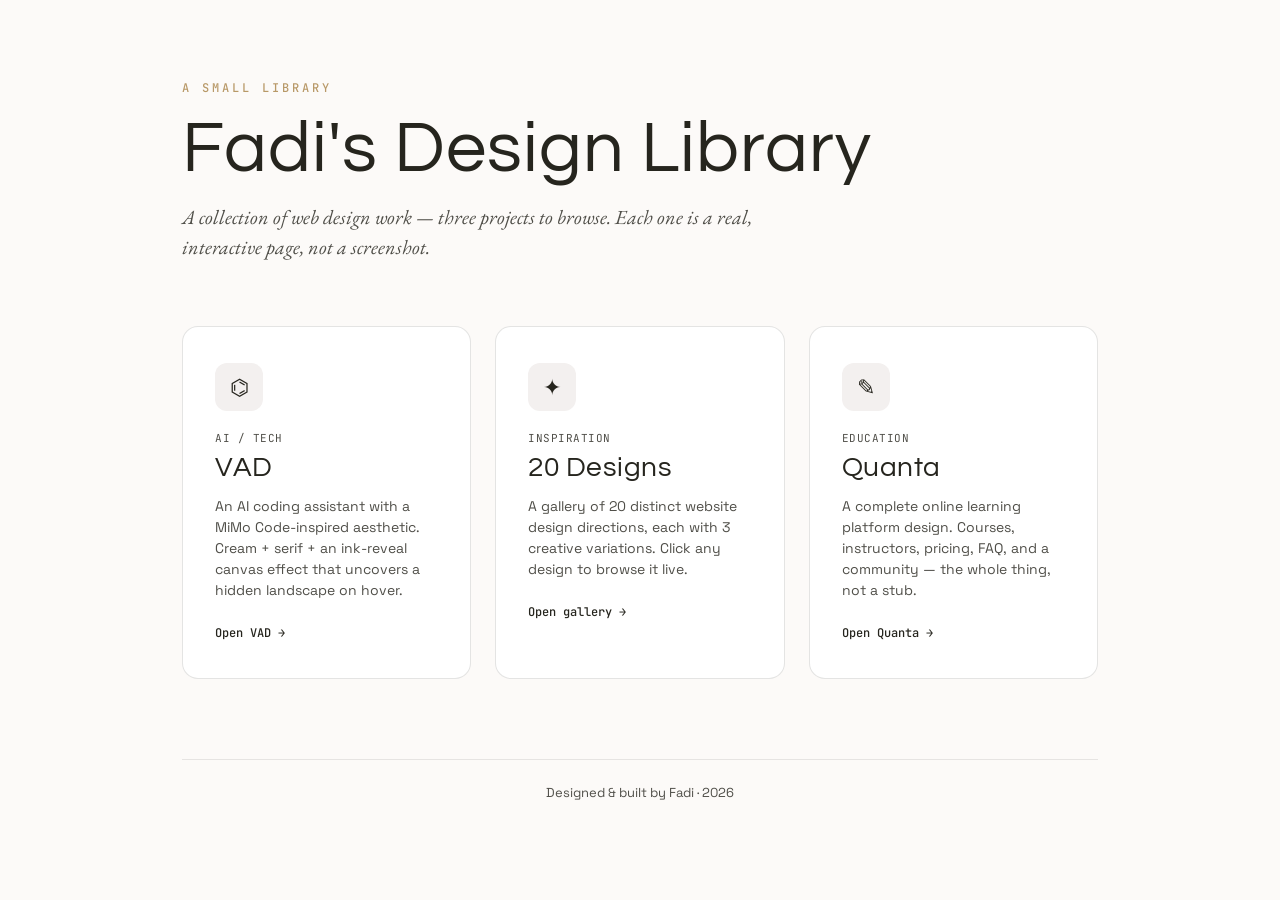
==== index.html @ f5448f31 "Deploy: design library (VAD, gallery, Quanta)" ====
<!DOCTYPE html>
<html lang="en">
<head>
  <meta charset="UTF-8" />
  <meta name="viewport" content="width=device-width, initial-scale=1.0" />
  <title>Fadi's Design Library</title>
  <link rel="preconnect" href="https://fonts.googleapis.com" />
  <link rel="preconnect" href="https://fonts.gstatic.com" crossorigin />
  <link href="https://fonts.googleapis.com/css2?family=Questrial&family=EB+Garamond:ital,wght@0,400;0,500;1,400&family=Space+Grotesk:wght@400;500;600;700&family=JetBrains+Mono:wght@400;500&display=swap" rel="stylesheet" />
  <style>
    * { box-sizing: border-box; }
    html, body { margin: 0; padding: 0; }
    body {
      font-family: 'Space Grotesk', sans-serif;
      background: #FCFAF8;
      color: #26251E;
      min-height: 100vh;
      -webkit-font-smoothing: antialiased;
    }
    .wrap {
      max-width: 980px; margin: 0 auto;
      padding: 80px 32px;
    }
    .eyebrow {
      font-family: 'JetBrains Mono', monospace;
      font-size: 12px; font-weight: 500; letter-spacing: 3px;
      text-transform: uppercase;
      color: #B89968;
      margin-bottom: 16px;
    }
    h1 {
      font-family: 'Questrial', sans-serif;
      font-size: clamp(40px, 6vw, 72px);
      font-weight: 400; letter-spacing: 1px;
      margin: 0 0 16px;
    }
    .lede {
      font-family: 'EB Garamond', serif;
      font-style: italic;
      font-size: 20px; line-height: 1.5;
      color: #504F49;
      max-width: 600px;
      margin: 0 0 64px;
    }
    .grid {
      display: grid;
      grid-template-columns: repeat(3, 1fr);
      gap: 24px;
    }
    @media (max-width: 800px) { .grid { grid-template-columns: 1fr; } }
    .card {
      display: block;
      padding: 36px 32px;
      background: #fff;
      border: 1px solid rgba(38, 37, 30, 0.12);
      border-radius: 16px;
      text-decoration: none;
      color: inherit;
      transition: all 280ms cubic-bezier(0.2, 0.7, 0.2, 1);
    }
    .card:hover {
      transform: translateY(-4px);
      border-color: #26251E;
      box-shadow: 0 12px 32px rgba(38, 37, 30, 0.08);
    }
    .card__icon {
      width: 48px; height: 48px;
      background: #F3F0EF;
      border-radius: 12px;
      display: flex; align-items: center; justify-content: center;
      font-size: 22px;
      margin-bottom: 20px;
    }
    .card__cat {
      font-family: 'JetBrains Mono', monospace;
      font-size: 11px; letter-spacing: 0.5px;
      text-transform: uppercase;
      color: #504F49;
      margin-bottom: 8px;
    }
    .card__title {
      font-family: 'Questrial', sans-serif;
      font-size: 28px; font-weight: 500;
      letter-spacing: 0.5px;
      margin-bottom: 8px;
    }
    .card__desc {
      font-size: 14px; line-height: 1.5;
      color: #504F49;
      margin-bottom: 20px;
    }
    .card__arrow {
      display: inline-block;
      font-family: 'JetBrains Mono', monospace;
      font-size: 12px;
      color: #26251E;
      font-weight: 500;
    }
    .foot {
      margin-top: 80px;
      padding-top: 24px;
      border-top: 1px solid rgba(38, 37, 30, 0.1);
      font-size: 13px;
      color: #504F49;
      text-align: center;
    }
  </style>
</head>
<body>
  <div class="wrap">
    <div class="eyebrow">A small library</div>
    <h1>Fadi's Design Library</h1>
    <p class="lede">A collection of web design work — three projects to browse. Each one is a real, interactive page, not a screenshot.</p>

    <div class="grid">
      <a class="card" href="./vad/">
        <div class="card__icon">⌬</div>
        <div class="card__cat">AI / Tech</div>
        <div class="card__title">VAD</div>
        <p class="card__desc">An AI coding assistant with a MiMo Code-inspired aesthetic. Cream + serif + an ink-reveal canvas effect that uncovers a hidden landscape on hover.</p>
        <span class="card__arrow">Open VAD →</span>
      </a>

      <a class="card" href="./gallery/">
        <div class="card__icon">✦</div>
        <div class="card__cat">Inspiration</div>
        <div class="card__title">20 Designs</div>
        <p class="card__desc">A gallery of 20 distinct website design directions, each with 3 creative variations. Click any design to browse it live.</p>
        <span class="card__arrow">Open gallery →</span>
      </a>

      <a class="card" href="./gallery/quanta.html">
        <div class="card__icon">✎</div>
        <div class="card__cat">Education</div>
        <div class="card__title">Quanta</div>
        <p class="card__desc">A complete online learning platform design. Courses, instructors, pricing, FAQ, and a community — the whole thing, not a stub.</p>
        <span class="card__arrow">Open Quanta →</span>
      </a>
    </div>

    <div class="foot">Designed &amp; built by Fadi · 2026</div>
  </div>
</body>
</html>
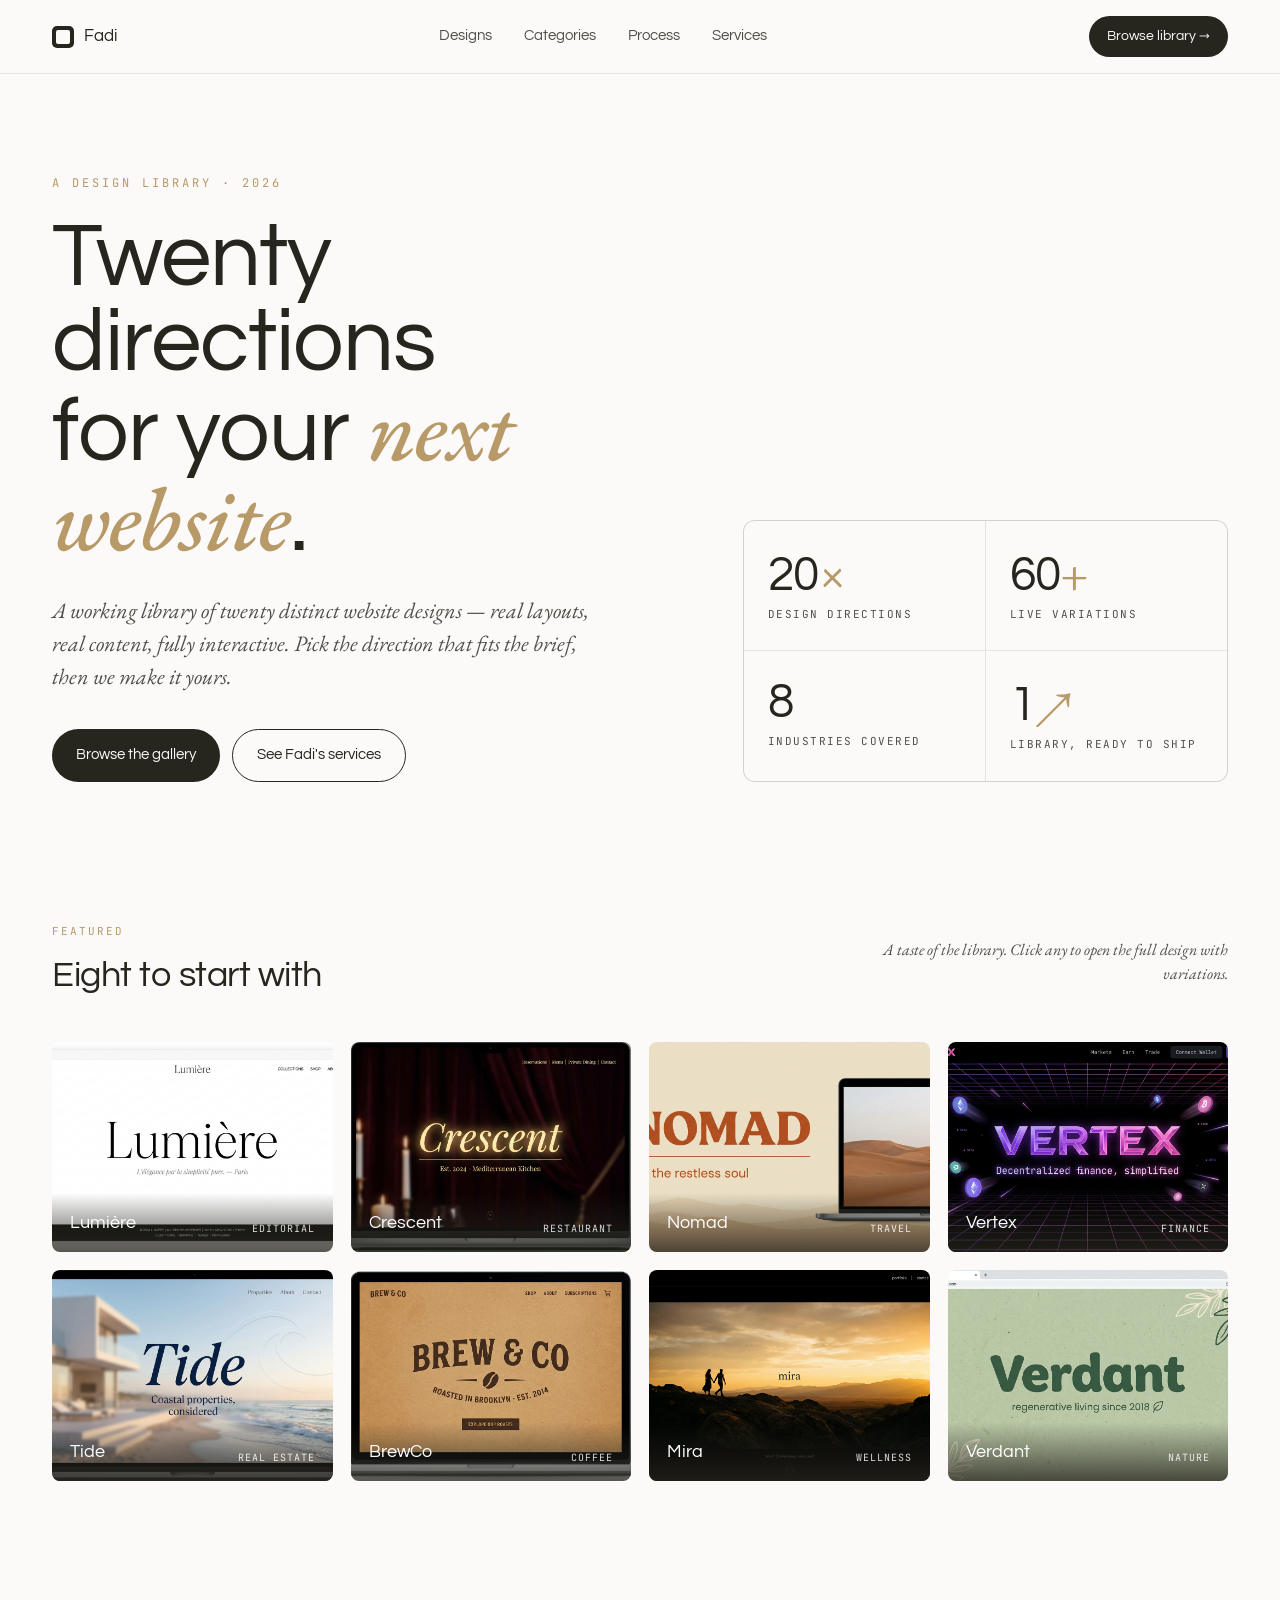
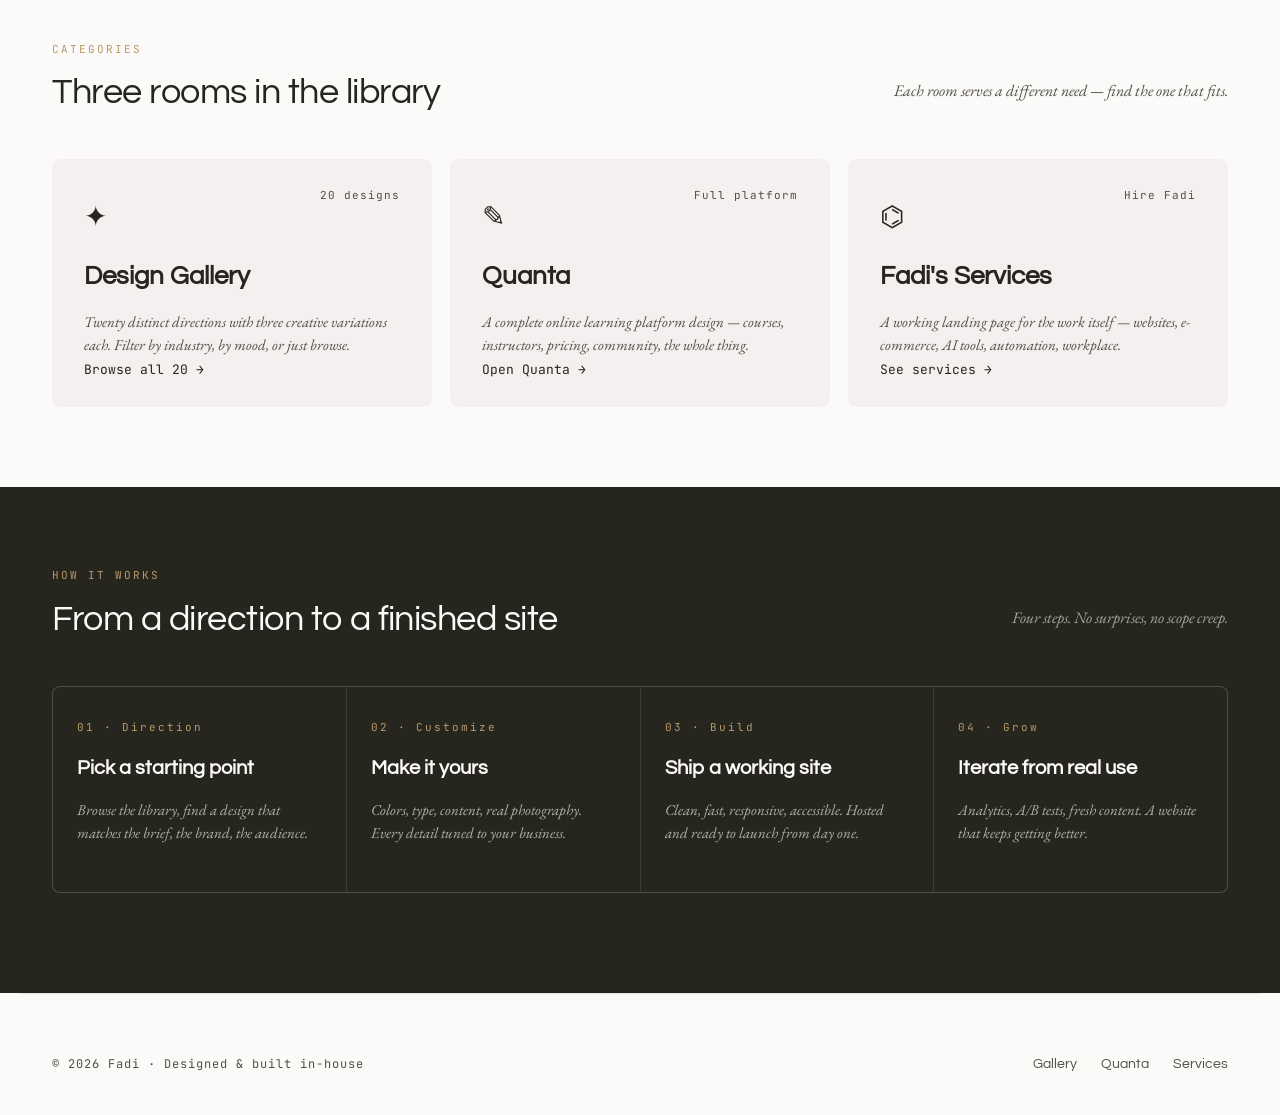
==== commit 08c2fe89: "Library: upgrade landing page, add OG meta + favicon + 404 page" ====
--- a/index.html
+++ b/index.html
@@ -3,142 +3,600 @@
 <head>
   <meta charset="UTF-8" />
   <meta name="viewport" content="width=device-width, initial-scale=1.0" />
-  <title>Fadi's Design Library</title>
+  <title>Fadi's Design Library — 20 creative website directions</title>
+  <meta name="description" content="A working design library: 20 distinct website design directions, each with live variations, real content, and full industry-specific UX. Built by Fadi." />
+
+  <!-- Open Graph -->
+  <meta property="og:type" content="website" />
+  <meta property="og:title" content="Fadi's Design Library — 20 creative website directions" />
+  <meta property="og:description" content="20 working website designs, each with live variations, real content, and full industry-specific UX. Browse, click, explore." />
+  <meta property="og:image" content="https://fadi47at.github.io/test/og-cover.png" />
+  <meta property="og:url" content="https://fadi47at.github.io/test/" />
+
+  <!-- Twitter -->
+  <meta name="twitter:card" content="summary_large_image" />
+  <meta name="twitter:title" content="Fadi's Design Library" />
+  <meta name="twitter:description" content="20 working website designs, each with live variations and real content." />
+  <meta name="twitter:image" content="https://fadi47at.github.io/test/og-cover.png" />
+
+  <!-- Favicon (inline SVG) -->
+  <link rel="icon" href="data:image/svg+xml,%3Csvg xmlns='http://www.w3.org/2000/svg' viewBox='0 0 32 32'%3E%3Crect width='32' height='32' rx='6' fill='%2326251E'/%3E%3Crect x='8' y='8' width='16' height='16' rx='2' fill='%23FCFAF8'/%3E%3C/svg%3E" />
+
   <link rel="preconnect" href="https://fonts.googleapis.com" />
   <link rel="preconnect" href="https://fonts.gstatic.com" crossorigin />
-  <link href="https://fonts.googleapis.com/css2?family=Questrial&family=EB+Garamond:ital,wght@0,400;0,500;1,400&family=Space+Grotesk:wght@400;500;600;700&family=JetBrains+Mono:wght@400;500&display=swap" rel="stylesheet" />
+  <link href="https://fonts.googleapis.com/css2?family=Questrial&family=EB+Garamond:ital,wght@0,400;0,500;1,400;1,500&family=Space+Grotesk:wght@400;500;600;700&family=JetBrains+Mono:wght@400;500&display=swap" rel="stylesheet" />
+
   <style>
+    :root {
+      --bg: #FCFAF8;
+      --ink: #26251E;
+      --ink-soft: #504F49;
+      --border: rgba(38, 37, 30, 0.1);
+      --accent: #B89968;
+      --chip: #F3F0EF;
+    }
     * { box-sizing: border-box; }
     html, body { margin: 0; padding: 0; }
     body {
       font-family: 'Space Grotesk', sans-serif;
-      background: #FCFAF8;
-      color: #26251E;
-      min-height: 100vh;
+      background: var(--bg);
+      color: var(--ink);
       -webkit-font-smoothing: antialiased;
-    }
-    .wrap {
-      max-width: 980px; margin: 0 auto;
-      padding: 80px 32px;
-    }
-    .eyebrow {
-      font-family: 'JetBrains Mono', monospace;
-      font-size: 12px; font-weight: 500; letter-spacing: 3px;
+      line-height: 1.5;
+    }
+    a { color: inherit; text-decoration: none; }
+
+    /* =========================================================
+       Top bar
+       ========================================================= */
+    .topbar {
+      position: sticky; top: 0; z-index: 50;
+      backdrop-filter: blur(12px);
+      -webkit-backdrop-filter: blur(12px);
+      background: rgba(252, 250, 248, 0.85);
+      border-bottom: 1px solid var(--border);
+    }
+    .topbar__inner {
+      max-width: 1240px; margin: 0 auto;
+      padding: 16px 32px;
+      display: flex; align-items: center; justify-content: space-between;
+    }
+    .brand {
+      display: inline-flex; align-items: center; gap: 10px;
+      font-family: 'Questrial', sans-serif;
+      font-size: 17px; font-weight: 500;
+    }
+    .brand__mark {
+      width: 22px; height: 22px;
+      background: var(--ink);
+      border-radius: 5px;
+      position: relative;
+    }
+    .brand__mark::after {
+      content: ""; position: absolute; inset: 4px;
+      background: var(--bg); border-radius: 2px;
+    }
+    .topbar__nav { display: inline-flex; gap: 4px; }
+    .topbar__nav a {
+      padding: 8px 14px;
+      font-family: 'Questrial', sans-serif;
+      font-size: 15px;
+      color: var(--ink-soft);
+      transition: color 200ms ease;
+    }
+    .topbar__nav a:hover { color: var(--ink); }
+    .topbar__cta {
+      padding: 10px 18px;
+      background: var(--ink);
+      color: var(--bg);
+      font-family: 'Questrial', sans-serif;
+      font-size: 14px;
+      border-radius: 100px;
+      transition: transform 200ms ease;
+    }
+    .topbar__cta:hover { transform: translateY(-1px); }
+
+    /* =========================================================
+       Hero
+       ========================================================= */
+    .hero {
+      max-width: 1240px; margin: 0 auto;
+      padding: 100px 32px 60px;
+      display: grid;
+      grid-template-columns: 1.3fr 1fr;
+      gap: 60px;
+      align-items: end;
+    }
+    .hero__eyebrow {
+      font-family: 'JetBrains Mono', monospace;
+      font-size: 12px; letter-spacing: 3px;
       text-transform: uppercase;
-      color: #B89968;
-      margin-bottom: 16px;
-    }
-    h1 {
-      font-family: 'Questrial', sans-serif;
-      font-size: clamp(40px, 6vw, 72px);
-      font-weight: 400; letter-spacing: 1px;
-      margin: 0 0 16px;
-    }
-    .lede {
+      color: var(--accent);
+      margin-bottom: 24px;
+    }
+    .hero__title {
+      font-family: 'Questrial', sans-serif;
+      font-size: clamp(48px, 7vw, 92px);
+      font-weight: 400; line-height: 0.95;
+      letter-spacing: -1px;
+      margin: 0 0 28px;
+    }
+    .hero__title em {
       font-family: 'EB Garamond', serif;
       font-style: italic;
-      font-size: 20px; line-height: 1.5;
-      color: #504F49;
-      max-width: 600px;
-      margin: 0 0 64px;
-    }
-    .grid {
+      font-weight: 500;
+      color: var(--accent);
+    }
+    .hero__lede {
+      font-family: 'EB Garamond', serif;
+      font-style: italic;
+      font-size: 22px; line-height: 1.5;
+      color: var(--ink-soft);
+      max-width: 540px;
+      margin: 0 0 36px;
+    }
+    .hero__actions { display: flex; gap: 12px; flex-wrap: wrap; }
+    .btn {
+      display: inline-flex; align-items: center; justify-content: center;
+      padding: 14px 24px;
+      font-family: 'Questrial', sans-serif;
+      font-size: 15px;
+      border-radius: 100px;
+      transition: transform 200ms ease, background 200ms ease, color 200ms ease;
+    }
+    .btn--primary { background: var(--ink); color: var(--bg); }
+    .btn--primary:hover { transform: translateY(-2px); background: #3a3933; }
+    .btn--ghost {
+      border: 1px solid var(--ink);
+      color: var(--ink);
+    }
+    .btn--ghost:hover { background: var(--ink); color: var(--bg); }
+
+    /* Stats panel (right side) */
+    .hero__stats {
+      display: grid;
+      grid-template-columns: 1fr 1fr;
+      gap: 1px;
+      background: var(--border);
+      border: 1px solid var(--border);
+      border-radius: 12px;
+      overflow: hidden;
+    }
+    .stat {
+      background: var(--bg);
+      padding: 28px 24px;
+    }
+    .stat__num {
+      font-family: 'Questrial', sans-serif;
+      font-size: 48px; font-weight: 400;
+      letter-spacing: -1px;
+      line-height: 1;
+      margin-bottom: 6px;
+    }
+    .stat__num em { font-family: 'EB Garamond', serif; font-style: italic; color: var(--accent); }
+    .stat__label {
+      font-family: 'JetBrains Mono', monospace;
+      font-size: 11px; letter-spacing: 1.5px;
+      text-transform: uppercase;
+      color: var(--ink-soft);
+    }
+
+    /* =========================================================
+       Featured Designs grid
+       ========================================================= */
+    .section {
+      max-width: 1240px; margin: 0 auto;
+      padding: 80px 32px;
+    }
+    .section__head {
+      display: flex; align-items: end; justify-content: space-between;
+      margin-bottom: 40px; gap: 24px;
+      flex-wrap: wrap;
+    }
+    .section__eyebrow {
+      font-family: 'JetBrains Mono', monospace;
+      font-size: 11px; letter-spacing: 2px;
+      text-transform: uppercase;
+      color: var(--accent);
+      margin-bottom: 8px;
+    }
+    .section__title {
+      font-family: 'Questrial', sans-serif;
+      font-size: 36px; font-weight: 400;
+      margin: 0;
+      letter-spacing: -0.5px;
+    }
+    .section__sub {
+      font-family: 'EB Garamond', serif;
+      font-style: italic;
+      color: var(--ink-soft);
+      max-width: 360px;
+      text-align: right;
+    }
+
+    .featured {
+      display: grid;
+      grid-template-columns: repeat(4, 1fr);
+      gap: 18px;
+    }
+    .featured__card {
+      position: relative;
+      display: block;
+      border-radius: 8px;
+      overflow: hidden;
+      background: var(--chip);
+      aspect-ratio: 4 / 3;
+      transition: transform 300ms ease, box-shadow 300ms ease;
+    }
+    .featured__card:hover {
+      transform: translateY(-4px);
+      box-shadow: 0 20px 40px rgba(38, 37, 30, 0.12);
+    }
+    .featured__img {
+      width: 100%; height: 100%;
+      object-fit: cover;
+      display: block;
+      transition: transform 600ms cubic-bezier(0.2, 0.7, 0.2, 1);
+    }
+    .featured__card:hover .featured__img { transform: scale(1.04); }
+    .featured__meta {
+      position: absolute;
+      left: 0; right: 0; bottom: 0;
+      padding: 16px 18px;
+      background: linear-gradient(180deg, transparent, rgba(38,37,30,0.78));
+      color: #fff;
+      display: flex; align-items: end; justify-content: space-between;
+    }
+    .featured__name {
+      font-family: 'Questrial', sans-serif;
+      font-size: 18px;
+    }
+    .featured__cat {
+      font-family: 'JetBrains Mono', monospace;
+      font-size: 10px; letter-spacing: 1px;
+      text-transform: uppercase;
+      opacity: 0.85;
+    }
+
+    /* =========================================================
+       Categories
+       ========================================================= */
+    .cats {
       display: grid;
       grid-template-columns: repeat(3, 1fr);
-      gap: 24px;
-    }
-    @media (max-width: 800px) { .grid { grid-template-columns: 1fr; } }
-    .card {
+      gap: 18px;
+    }
+    .cat {
+      position: relative;
       display: block;
       padding: 36px 32px;
-      background: #fff;
-      border: 1px solid rgba(38, 37, 30, 0.12);
-      border-radius: 16px;
-      text-decoration: none;
-      color: inherit;
-      transition: all 280ms cubic-bezier(0.2, 0.7, 0.2, 1);
-    }
-    .card:hover {
+      background: var(--chip);
+      border-radius: 8px;
+      transition: background 280ms ease, transform 280ms ease;
+      min-height: 220px;
+    }
+    .cat:hover {
+      background: var(--ink);
+      color: var(--bg);
       transform: translateY(-4px);
-      border-color: #26251E;
-      box-shadow: 0 12px 32px rgba(38, 37, 30, 0.08);
-    }
-    .card__icon {
-      width: 48px; height: 48px;
-      background: #F3F0EF;
-      border-radius: 12px;
-      display: flex; align-items: center; justify-content: center;
-      font-size: 22px;
+    }
+    .cat:hover .cat__arrow { color: var(--bg); }
+    .cat:hover .cat__desc { color: rgba(252, 250, 248, 0.7); }
+    .cat__icon {
+      font-size: 28px;
       margin-bottom: 20px;
-    }
-    .card__cat {
-      font-family: 'JetBrains Mono', monospace;
-      font-size: 11px; letter-spacing: 0.5px;
-      text-transform: uppercase;
-      color: #504F49;
-      margin-bottom: 8px;
-    }
-    .card__title {
-      font-family: 'Questrial', sans-serif;
-      font-size: 28px; font-weight: 500;
-      letter-spacing: 0.5px;
-      margin-bottom: 8px;
-    }
-    .card__desc {
-      font-size: 14px; line-height: 1.5;
-      color: #504F49;
-      margin-bottom: 20px;
-    }
-    .card__arrow {
-      display: inline-block;
-      font-family: 'JetBrains Mono', monospace;
-      font-size: 12px;
-      color: #26251E;
-      font-weight: 500;
-    }
+      display: block;
+    }
+    .cat__name {
+      font-family: 'Questrial', sans-serif;
+      font-size: 26px;
+      margin: 0 0 8px;
+    }
+    .cat__desc {
+      font-family: 'EB Garamond', serif;
+      font-style: italic;
+      color: var(--ink-soft);
+      font-size: 15px;
+      line-height: 1.5;
+      transition: color 280ms ease;
+    }
+    .cat__arrow {
+      position: absolute; bottom: 28px; left: 32px;
+      font-family: 'JetBrains Mono', monospace;
+      font-size: 13px;
+      color: var(--ink);
+      transition: color 280ms ease;
+    }
+    .cat__count {
+      position: absolute; top: 28px; right: 32px;
+      font-family: 'JetBrains Mono', monospace;
+      font-size: 11px; letter-spacing: 1px;
+      color: var(--ink-soft);
+    }
+    .cat:hover .cat__count { color: rgba(252, 250, 248, 0.6); }
+
+    /* =========================================================
+       Process / How it works
+       ========================================================= */
+    .process {
+      background: var(--ink);
+      color: var(--bg);
+    }
+    .process .section__eyebrow { color: var(--accent); }
+    .process .section__title { color: var(--bg); }
+    .process .section__sub { color: rgba(252,250,248,0.6); }
+    .process__grid {
+      display: grid;
+      grid-template-columns: repeat(4, 1fr);
+      gap: 1px;
+      background: rgba(252,250,248,0.1);
+      border: 1px solid rgba(252,250,248,0.1);
+      border-radius: 8px;
+      overflow: hidden;
+    }
+    .step {
+      background: var(--ink);
+      padding: 32px 24px;
+    }
+    .step__num {
+      font-family: 'JetBrains Mono', monospace;
+      font-size: 11px; letter-spacing: 2px;
+      color: var(--accent);
+      margin-bottom: 18px;
+    }
+    .step__title {
+      font-family: 'Questrial', sans-serif;
+      font-size: 20px;
+      margin: 0 0 10px;
+    }
+    .step__desc {
+      font-family: 'EB Garamond', serif;
+      font-style: italic;
+      color: rgba(252,250,248,0.65);
+      font-size: 15px;
+      line-height: 1.55;
+    }
+
+    /* =========================================================
+       Footer
+       ========================================================= */
     .foot {
-      margin-top: 80px;
-      padding-top: 24px;
-      border-top: 1px solid rgba(38, 37, 30, 0.1);
-      font-size: 13px;
-      color: #504F49;
-      text-align: center;
+      max-width: 1240px; margin: 0 auto;
+      padding: 60px 32px 40px;
+      display: flex;
+      align-items: center; justify-content: space-between;
+      flex-wrap: wrap; gap: 16px;
+      border-top: 1px solid var(--border);
+    }
+    .foot__small {
+      font-family: 'JetBrains Mono', monospace;
+      font-size: 12px; letter-spacing: 1px;
+      color: var(--ink-soft);
+    }
+    .foot__links { display: inline-flex; gap: 24px; }
+    .foot__links a {
+      font-family: 'Questrial', sans-serif;
+      font-size: 14px;
+      color: var(--ink-soft);
+      transition: color 200ms ease;
+    }
+    .foot__links a:hover { color: var(--ink); }
+
+    /* =========================================================
+       Responsive
+       ========================================================= */
+    @media (max-width: 980px) {
+      .hero { grid-template-columns: 1fr; padding: 60px 24px 40px; }
+      .featured { grid-template-columns: repeat(2, 1fr); }
+      .cats { grid-template-columns: 1fr; }
+      .process__grid { grid-template-columns: 1fr 1fr; }
+    }
+    @media (max-width: 600px) {
+      .topbar__nav { display: none; }
+      .featured { grid-template-columns: 1fr; }
+      .process__grid { grid-template-columns: 1fr; }
+      .section { padding: 60px 24px; }
     }
   </style>
 </head>
 <body>
-  <div class="wrap">
-    <div class="eyebrow">A small library</div>
-    <h1>Fadi's Design Library</h1>
-    <p class="lede">A collection of web design work — three projects to browse. Each one is a real, interactive page, not a screenshot.</p>
-
-    <div class="grid">
-      <a class="card" href="./vad/">
-        <div class="card__icon">⌬</div>
-        <div class="card__cat">AI / Tech</div>
-        <div class="card__title">VAD</div>
-        <p class="card__desc">An AI coding assistant with a MiMo Code-inspired aesthetic. Cream + serif + an ink-reveal canvas effect that uncovers a hidden landscape on hover.</p>
-        <span class="card__arrow">Open VAD →</span>
-      </a>
-
-      <a class="card" href="./gallery/">
-        <div class="card__icon">✦</div>
-        <div class="card__cat">Inspiration</div>
-        <div class="card__title">20 Designs</div>
-        <p class="card__desc">A gallery of 20 distinct website design directions, each with 3 creative variations. Click any design to browse it live.</p>
-        <span class="card__arrow">Open gallery →</span>
-      </a>
-
-      <a class="card" href="./gallery/quanta.html">
-        <div class="card__icon">✎</div>
-        <div class="card__cat">Education</div>
-        <div class="card__title">Quanta</div>
-        <p class="card__desc">A complete online learning platform design. Courses, instructors, pricing, FAQ, and a community — the whole thing, not a stub.</p>
-        <span class="card__arrow">Open Quanta →</span>
-      </a>
-    </div>
-
-    <div class="foot">Designed &amp; built by Fadi · 2026</div>
-  </div>
+
+  <!-- Top bar -->
+  <header class="topbar">
+    <div class="topbar__inner">
+      <a class="brand" href="#">
+        <span class="brand__mark"></span>
+        <span>Fadi</span>
+      </a>
+      <nav class="topbar__nav">
+        <a href="#featured">Designs</a>
+        <a href="#categories">Categories</a>
+        <a href="#process">Process</a>
+        <a href="./vad/">Services</a>
+      </nav>
+      <a class="topbar__cta" href="./gallery/">Browse library →</a>
+    </div>
+  </header>
+
+  <!-- Hero -->
+  <section class="hero">
+    <div>
+      <div class="hero__eyebrow">A design library · 2026</div>
+      <h1 class="hero__title">Twenty directions<br/>for your <em>next website</em>.</h1>
+      <p class="hero__lede">A working library of twenty distinct website designs — real layouts, real content, fully interactive. Pick the direction that fits the brief, then we make it yours.</p>
+      <div class="hero__actions">
+        <a class="btn btn--primary" href="./gallery/">Browse the gallery</a>
+        <a class="btn btn--ghost" href="./vad/">See Fadi's services</a>
+      </div>
+    </div>
+
+    <div class="hero__stats">
+      <div class="stat">
+        <div class="stat__num">20<em>×</em></div>
+        <div class="stat__label">Design directions</div>
+      </div>
+      <div class="stat">
+        <div class="stat__num">60<em>+</em></div>
+        <div class="stat__label">Live variations</div>
+      </div>
+      <div class="stat">
+        <div class="stat__num">8</div>
+        <div class="stat__label">Industries covered</div>
+      </div>
+      <div class="stat">
+        <div class="stat__num">1<em>↗</em></div>
+        <div class="stat__label">Library, ready to ship</div>
+      </div>
+    </div>
+  </section>
+
+  <!-- Featured designs -->
+  <section class="section" id="featured">
+    <div class="section__head">
+      <div>
+        <div class="section__eyebrow">Featured</div>
+        <h2 class="section__title">Eight to start with</h2>
+      </div>
+      <p class="section__sub">A taste of the library. Click any to open the full design with variations.</p>
+    </div>
+    <div class="featured">
+      <a class="featured__card" href="./gallery/browser.html?design=1&var=0">
+        <img class="featured__img" src="./gallery/thumbs/01_lumiere.png" alt="Lumière" loading="lazy" />
+        <div class="featured__meta">
+          <div class="featured__name">Lumière</div>
+          <div class="featured__cat">Editorial</div>
+        </div>
+      </a>
+      <a class="featured__card" href="./gallery/browser.html?design=4&var=0">
+        <img class="featured__img" src="./gallery/thumbs/04_crescent.png" alt="Crescent" loading="lazy" />
+        <div class="featured__meta">
+          <div class="featured__name">Crescent</div>
+          <div class="featured__cat">Restaurant</div>
+        </div>
+      </a>
+      <a class="featured__card" href="./gallery/browser.html?design=2&var=0">
+        <img class="featured__img" src="./gallery/thumbs/02_nomad.png" alt="Nomad" loading="lazy" />
+        <div class="featured__meta">
+          <div class="featured__name">Nomad</div>
+          <div class="featured__cat">Travel</div>
+        </div>
+      </a>
+      <a class="featured__card" href="./gallery/browser.html?design=8&var=0">
+        <img class="featured__img" src="./gallery/thumbs/08_vertex.png" alt="Vertex" loading="lazy" />
+        <div class="featured__meta">
+          <div class="featured__name">Vertex</div>
+          <div class="featured__cat">Finance</div>
+        </div>
+      </a>
+      <a class="featured__card" href="./gallery/browser.html?design=18&var=0">
+        <img class="featured__img" src="./gallery/thumbs/18_tide.png" alt="Tide" loading="lazy" />
+        <div class="featured__meta">
+          <div class="featured__name">Tide</div>
+          <div class="featured__cat">Real estate</div>
+        </div>
+      </a>
+      <a class="featured__card" href="./gallery/browser.html?design=12&var=0">
+        <img class="featured__img" src="./gallery/thumbs/12_brewco.png" alt="BrewCo" loading="lazy" />
+        <div class="featured__meta">
+          <div class="featured__name">BrewCo</div>
+          <div class="featured__cat">Coffee</div>
+        </div>
+      </a>
+      <a class="featured__card" href="./gallery/browser.html?design=11&var=0">
+        <img class="featured__img" src="./gallery/thumbs/11_mira.png" alt="Mira" loading="lazy" />
+        <div class="featured__meta">
+          <div class="featured__name">Mira</div>
+          <div class="featured__cat">Wellness</div>
+        </div>
+      </a>
+      <a class="featured__card" href="./gallery/browser.html?design=5&var=0">
+        <img class="featured__img" src="./gallery/thumbs/05_verdant.png" alt="Verdant" loading="lazy" />
+        <div class="featured__meta">
+          <div class="featured__name">Verdant</div>
+          <div class="featured__cat">Nature</div>
+        </div>
+      </a>
+    </div>
+  </section>
+
+  <!-- Categories -->
+  <section class="section" id="categories">
+    <div class="section__head">
+      <div>
+        <div class="section__eyebrow">Categories</div>
+        <h2 class="section__title">Three rooms in the library</h2>
+      </div>
+      <p class="section__sub">Each room serves a different need — find the one that fits.</p>
+    </div>
+    <div class="cats">
+      <a class="cat" href="./gallery/">
+        <span class="cat__count">20 designs</span>
+        <span class="cat__icon">✦</span>
+        <h3 class="cat__name">Design Gallery</h3>
+        <p class="cat__desc">Twenty distinct directions with three creative variations each. Filter by industry, by mood, or just browse.</p>
+        <span class="cat__arrow">Browse all 20 →</span>
+      </a>
+      <a class="cat" href="./gallery/quanta.html">
+        <span class="cat__count">Full platform</span>
+        <span class="cat__icon">✎</span>
+        <h3 class="cat__name">Quanta</h3>
+        <p class="cat__desc">A complete online learning platform design — courses, instructors, pricing, community, the whole thing.</p>
+        <span class="cat__arrow">Open Quanta →</span>
+      </a>
+      <a class="cat" href="./vad/">
+        <span class="cat__count">Hire Fadi</span>
+        <span class="cat__icon">⌬</span>
+        <h3 class="cat__name">Fadi's Services</h3>
+        <p class="cat__desc">A working landing page for the work itself — websites, e-commerce, AI tools, automation, workplace.</p>
+        <span class="cat__arrow">See services →</span>
+      </a>
+    </div>
+  </section>
+
+  <!-- Process -->
+  <section class="process" id="process">
+    <div class="section" style="padding-bottom: 100px;">
+      <div class="section__head">
+        <div>
+          <div class="section__eyebrow">How it works</div>
+          <h2 class="section__title">From a direction to a finished site</h2>
+        </div>
+        <p class="section__sub">Four steps. No surprises, no scope creep.</p>
+      </div>
+      <div class="process__grid">
+        <div class="step">
+          <div class="step__num">01 · Direction</div>
+          <h3 class="step__title">Pick a starting point</h3>
+          <p class="step__desc">Browse the library, find a design that matches the brief, the brand, the audience.</p>
+        </div>
+        <div class="step">
+          <div class="step__num">02 · Customize</div>
+          <h3 class="step__title">Make it yours</h3>
+          <p class="step__desc">Colors, type, content, real photography. Every detail tuned to your business.</p>
+        </div>
+        <div class="step">
+          <div class="step__num">03 · Build</div>
+          <h3 class="step__title">Ship a working site</h3>
+          <p class="step__desc">Clean, fast, responsive, accessible. Hosted and ready to launch from day one.</p>
+        </div>
+        <div class="step">
+          <div class="step__num">04 · Grow</div>
+          <h3 class="step__title">Iterate from real use</h3>
+          <p class="step__desc">Analytics, A/B tests, fresh content. A website that keeps getting better.</p>
+        </div>
+      </div>
+    </div>
+  </section>
+
+  <!-- Footer -->
+  <footer class="foot">
+    <span class="foot__small">© 2026 Fadi · Designed &amp; built in-house</span>
+    <div class="foot__links">
+      <a href="./gallery/">Gallery</a>
+      <a href="./gallery/quanta.html">Quanta</a>
+      <a href="./vad/">Services</a>
+    </div>
+  </footer>
+
 </body>
 </html>
